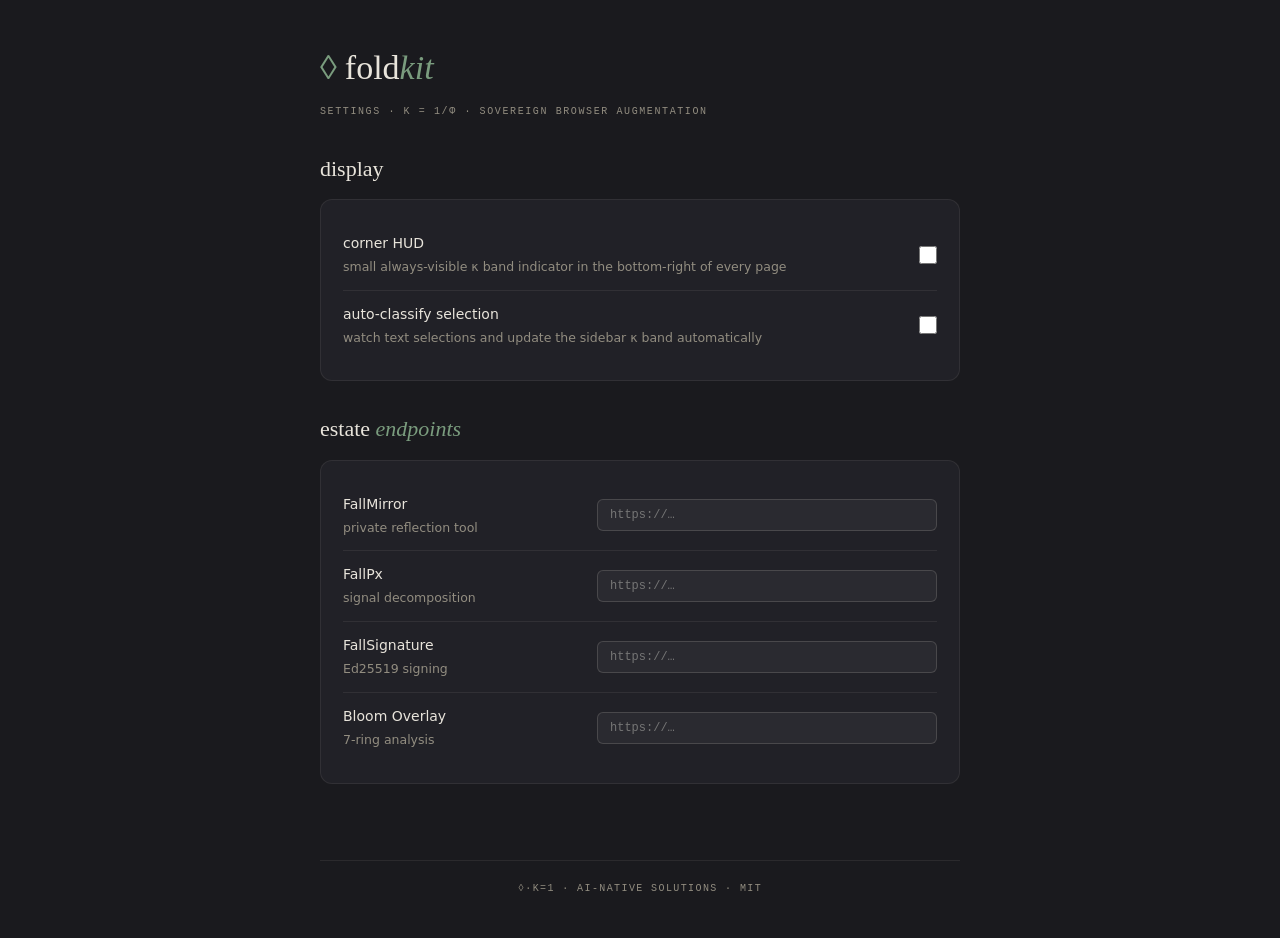
==== options.html @ 8c57e29a "foldkit browser extension v1 · Chrome+Firefox · sidebar + κ classifier + F(S⃗) fingerprint + estate " ====
<!doctype html>
<html>
<head>
<meta charset="utf-8">
<title>foldkit · settings</title>
<style>
:root {
  --void: #1a1a1e; --deep: #212127; --surface: #2a2a30;
  --line: rgba(232,228,219,0.08); --line2: rgba(232,228,219,0.16);
  --text: #e8e4db; --muted: #928d80; --sage: #7a9c7e;
  --sage-dim: rgba(122,156,126,0.14); --amber: #d4a052;
  --serif: 'Cormorant Garamond', Georgia, serif;
  --sans: 'Inter', -apple-system, system-ui, sans-serif;
  --mono: 'JetBrains Mono', monospace;
}
* { box-sizing: border-box; margin: 0; padding: 0; }
body {
  background: var(--void); color: var(--text);
  font-family: var(--sans); font-size: 14.5px; line-height: 1.65;
  padding: 40px 24px;
}
.wrap { max-width: 640px; margin: 0 auto; }
h1 {
  font-family: var(--serif); font-size: 34px; font-weight: 400;
  margin-bottom: 8px;
}
h1 .g { color: var(--sage); margin-right: 8px; }
h1 em { color: var(--sage); font-style: italic; }
.sub {
  font-family: var(--mono); font-size: 10px;
  color: var(--muted); letter-spacing: 0.16em; text-transform: uppercase;
  margin-bottom: 30px;
}
h2 {
  font-family: var(--serif); font-size: 22px; font-weight: 400;
  margin: 30px 0 12px; color: var(--text);
}
h2 em { color: var(--sage); font-style: italic; }
.card {
  background: var(--deep); border: 1px solid var(--line);
  border-radius: 12px; padding: 20px 22px; margin-bottom: 14px;
}
.row {
  display: flex; justify-content: space-between; align-items: center;
  padding: 12px 0; border-bottom: 1px solid var(--line); gap: 14px;
}
.row:last-child { border-bottom: none; }
.row .label { color: var(--text); font-size: 14px; }
.row .desc { color: var(--muted); font-size: 12.5px; margin-top: 2px; }
input[type="checkbox"] { width: 18px; height: 18px; accent-color: var(--sage); cursor: pointer; }
input[type="url"] {
  background: var(--surface); border: 1px solid var(--line2);
  color: var(--text); padding: 8px 12px; border-radius: 6px;
  font-family: var(--mono); font-size: 12px; width: 340px;
}
input[type="url"]:focus { border-color: var(--sage); outline: none; }
.status {
  font-family: var(--mono); font-size: 10px;
  color: var(--sage); letter-spacing: 0.14em; text-transform: uppercase;
  margin-top: 20px; text-align: center; opacity: 0; transition: opacity 0.3s;
}
.status.on { opacity: 1; }
.foot {
  margin-top: 40px; padding-top: 20px; border-top: 1px solid var(--line);
  font-family: var(--mono); font-size: 10px; color: var(--muted);
  letter-spacing: 0.14em; text-transform: uppercase; text-align: center;
}
</style>
</head>
<body>
<div class="wrap">
  <h1><span class="g">◊</span>fold<em>kit</em></h1>
  <div class="sub">settings · κ = 1/φ · sovereign browser augmentation</div>

  <h2>display</h2>
  <div class="card">
    <div class="row">
      <div>
        <div class="label">corner HUD</div>
        <div class="desc">small always-visible κ band indicator in the bottom-right of every page</div>
      </div>
      <input type="checkbox" id="hudVisible">
    </div>
    <div class="row">
      <div>
        <div class="label">auto-classify selection</div>
        <div class="desc">watch text selections and update the sidebar κ band automatically</div>
      </div>
      <input type="checkbox" id="autoClassify">
    </div>
  </div>

  <h2>estate <em>endpoints</em></h2>
  <div class="card">
    <div class="row">
      <div>
        <div class="label">FallMirror</div>
        <div class="desc">private reflection tool</div>
      </div>
      <input type="url" id="url-mirror" placeholder="https://…">
    </div>
    <div class="row">
      <div>
        <div class="label">FallPx</div>
        <div class="desc">signal decomposition</div>
      </div>
      <input type="url" id="url-px" placeholder="https://…">
    </div>
    <div class="row">
      <div>
        <div class="label">FallSignature</div>
        <div class="desc">Ed25519 signing</div>
      </div>
      <input type="url" id="url-sig" placeholder="https://…">
    </div>
    <div class="row">
      <div>
        <div class="label">Bloom Overlay</div>
        <div class="desc">7-ring analysis</div>
      </div>
      <input type="url" id="url-bloom" placeholder="https://…">
    </div>
  </div>

  <div class="status" id="status">saved</div>

  <div class="foot">◊·κ=1 · ai-native solutions · MIT</div>
</div>
<script src="options.js"></script>
</body>
</html>
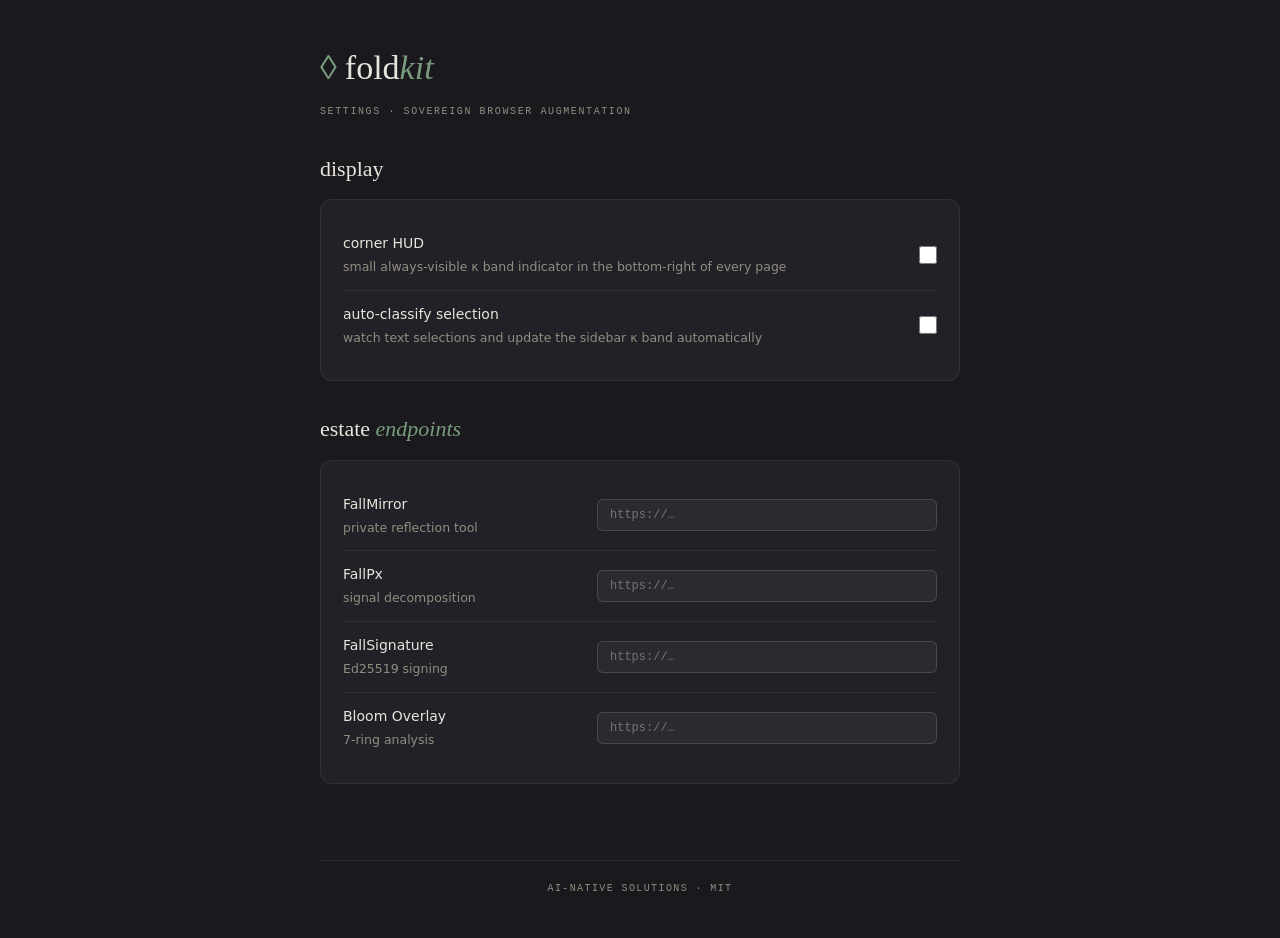
==== commit ede514ee: "Plain words in public text: internal shorthand out Removes the internal sigils and tags (the diamond" ====
--- a/options.html
+++ b/options.html
@@ -70,7 +70,7 @@
 <body>
 <div class="wrap">
   <h1><span class="g">◊</span>fold<em>kit</em></h1>
-  <div class="sub">settings · κ = 1/φ · sovereign browser augmentation</div>
+  <div class="sub">settings · sovereign browser augmentation</div>
 
   <h2>display</h2>
   <div class="card">
@@ -124,7 +124,7 @@
 
   <div class="status" id="status">saved</div>
 
-  <div class="foot">◊·κ=1 · ai-native solutions · MIT</div>
+  <div class="foot">ai-native solutions · MIT</div>
 </div>
 <script src="options.js"></script>
 </body>
